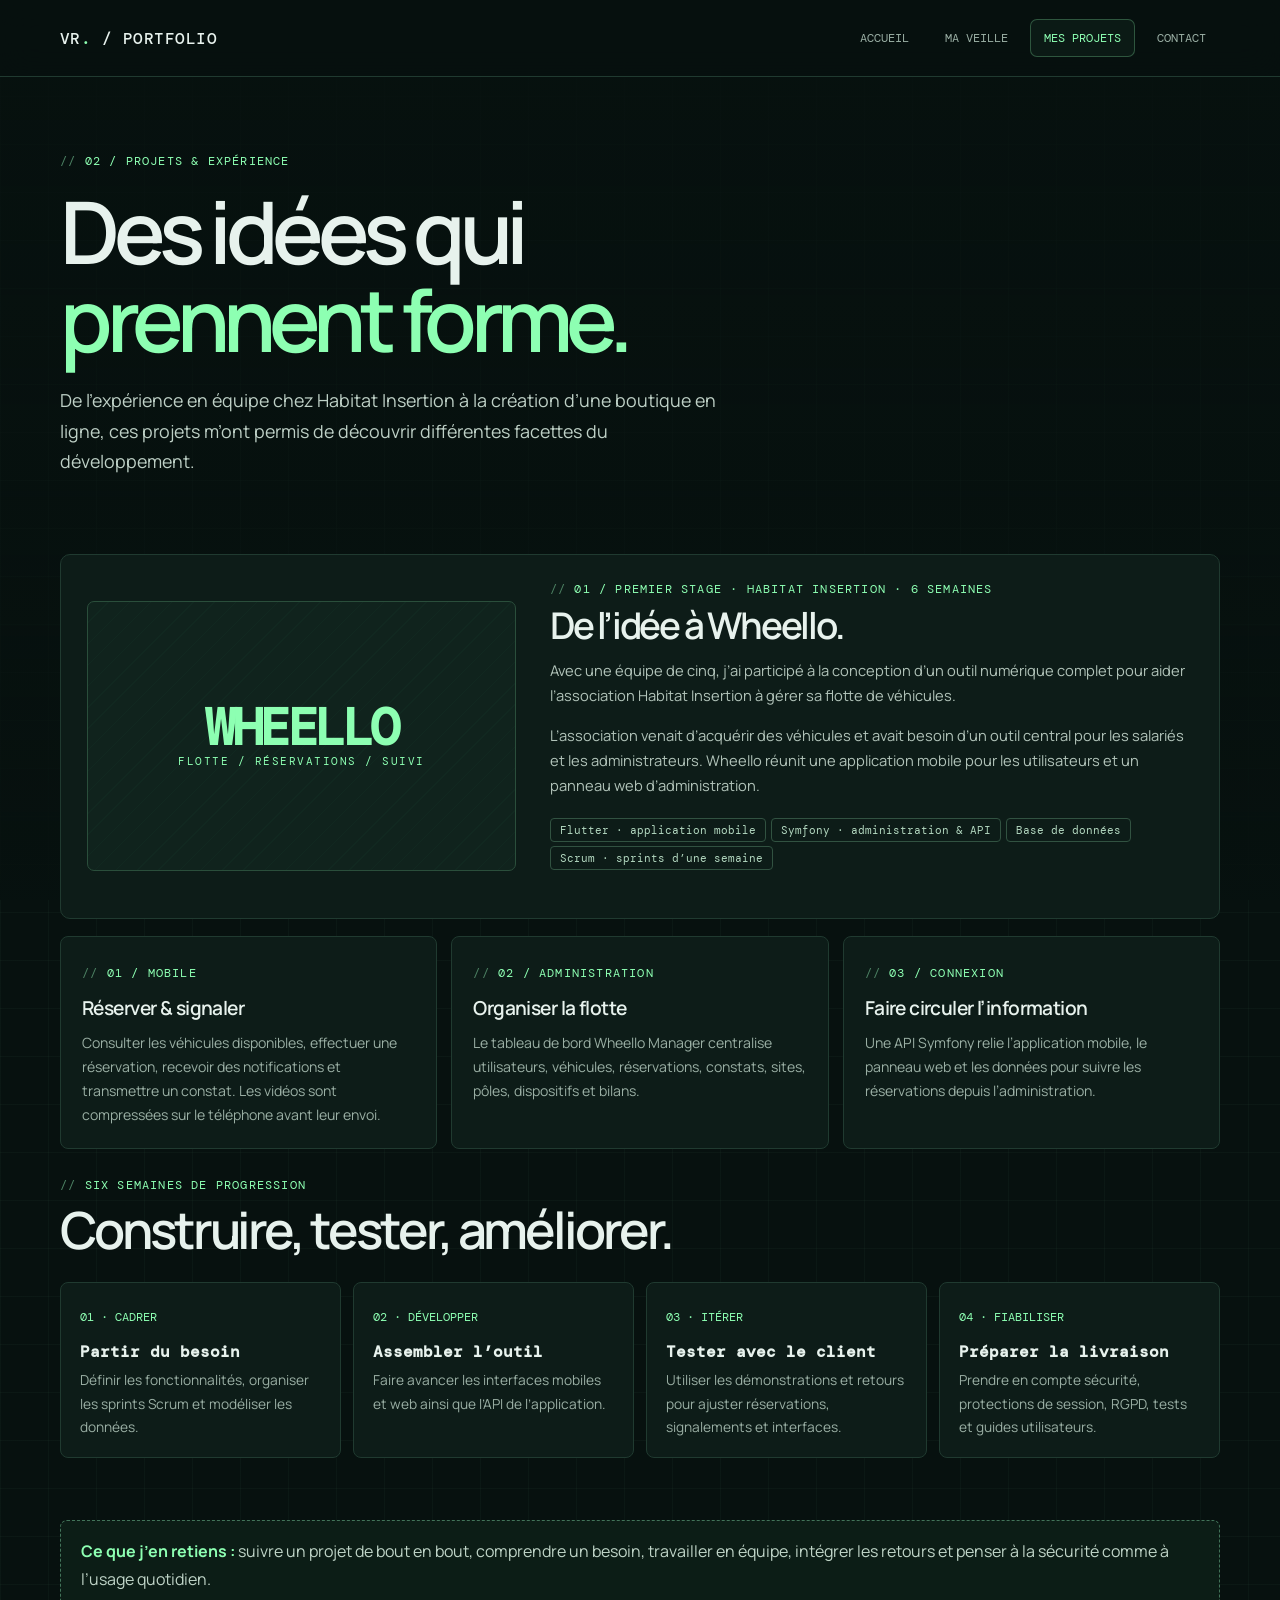
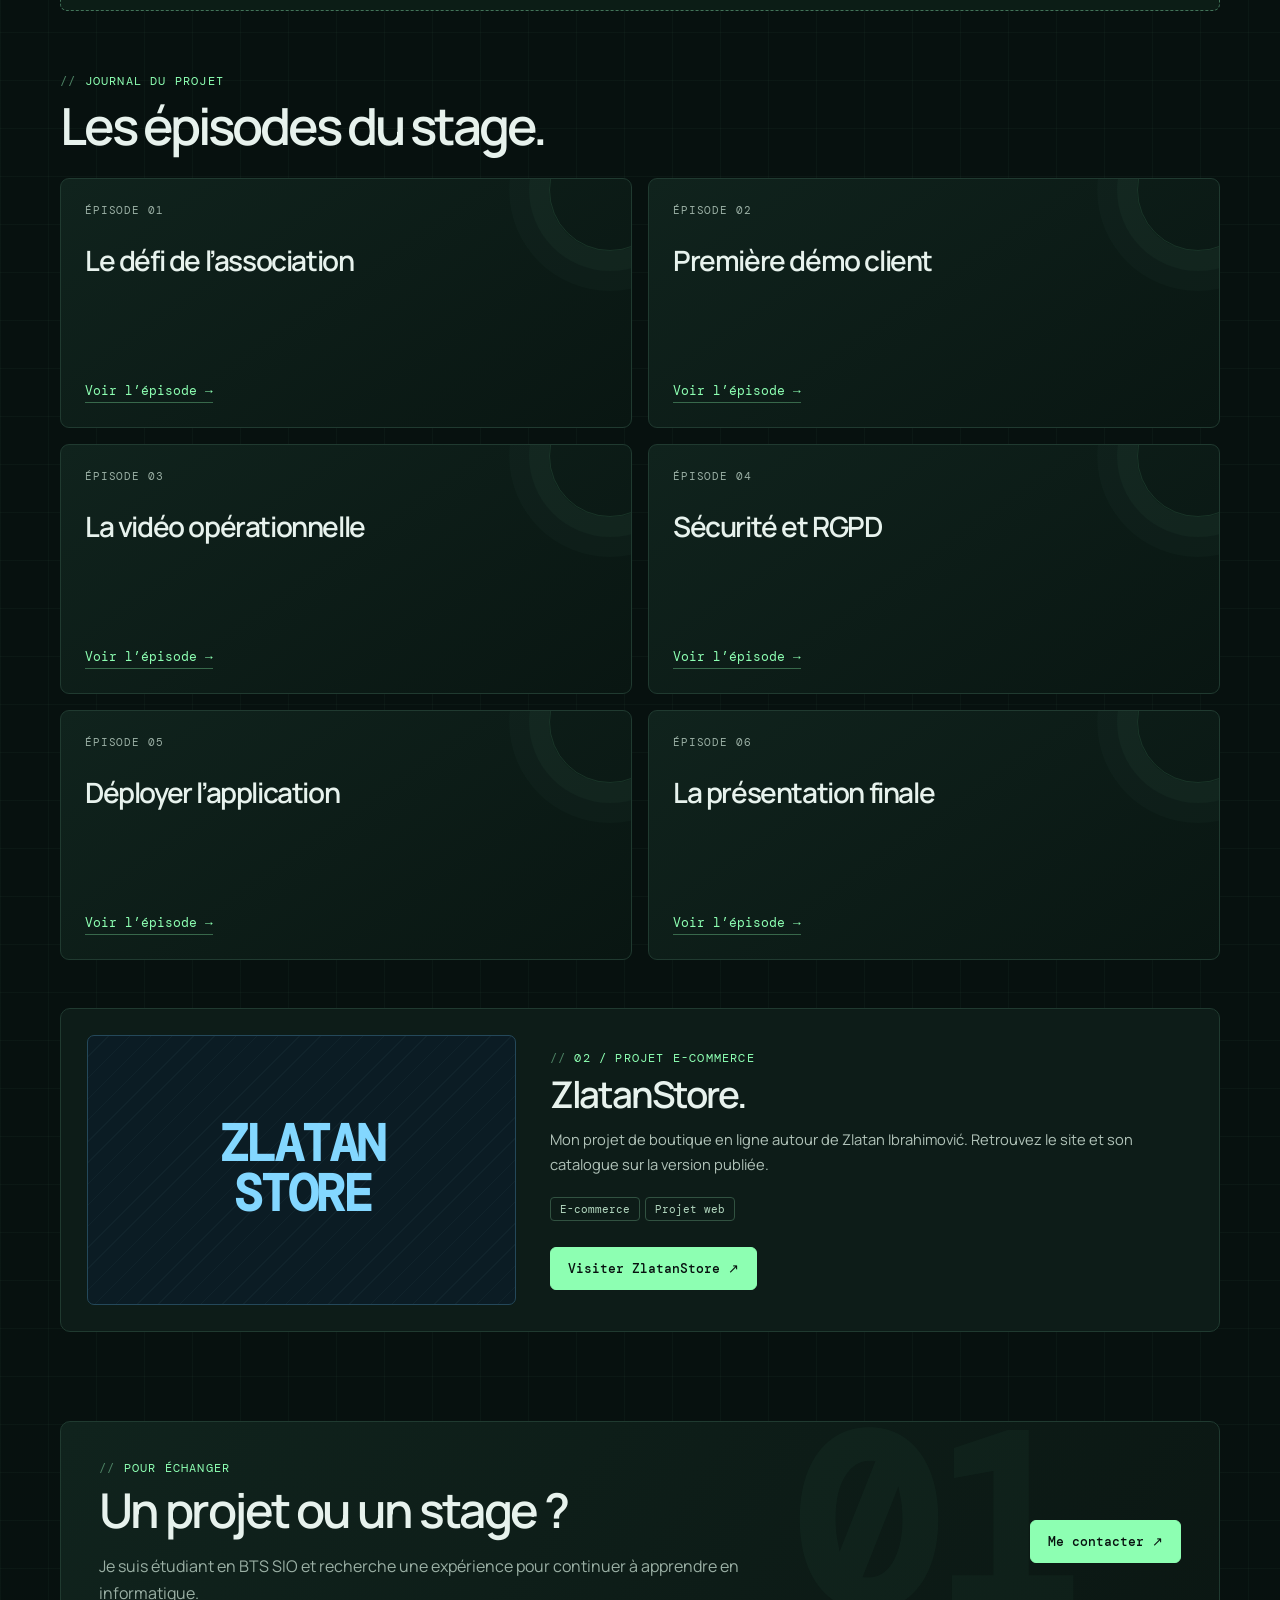
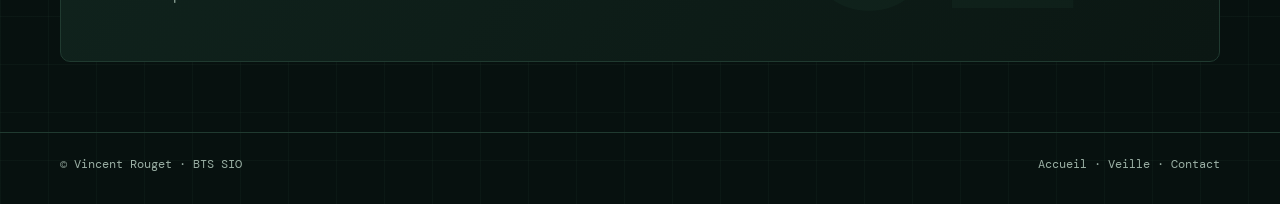
==== projets.html @ 779b7177 "Publier le portfolio de Vincent Rouget" ====
<!doctype html>
<html lang="fr"><head><meta charset="utf-8"><meta name="viewport" content="width=device-width,initial-scale=1"><meta name="description" content="Projets de Vincent Rouget : Wheello, projet de stage chez Habitat Insertion, et la boutique ZlatanStore."><title>Mes projets — Vincent Rouget</title><link rel="stylesheet" href="styles.css"></head><body>
<header class="topbar"><nav class="nav wrap" aria-label="Navigation principale"><a class="brand" href="index.html">VR<span>.</span> / PORTFOLIO</a><button class="menu-toggle" aria-expanded="false" aria-label="Ouvrir le menu">Menu</button><div class="navlinks"><a href="index.html">Accueil</a><a href="veille.html">Ma veille</a><a href="projets.html" aria-current="page">Mes projets</a><a href="index.html#contact">Contact</a></div></nav></header>
<main class="wrap"><section class="page-intro"><div class="eyebrow">02 / Projets & expérience</div><h1>Des idées qui<br><em>prennent forme.</em></h1><p class="lead">De l’expérience en équipe chez Habitat Insertion à la création d’une boutique en ligne, ces projets m’ont permis de découvrir différentes facettes du développement.</p></section>
<section class="section"><article class="project-feature" id="wheello"><div class="project-visual">WHEELLO<br><small style="font:400 .67rem 'DM Mono',monospace;letter-spacing:.14em">FLOTTE / RÉSERVATIONS / SUIVI</small></div><div><div class="eyebrow">01 / Premier stage · Habitat Insertion · 6 semaines</div><h2>De l’idée à Wheello.</h2><p>Avec une équipe de cinq, j’ai participé à la conception d’un outil numérique complet pour aider l’association Habitat Insertion à gérer sa flotte de véhicules.</p><p>L’association venait d’acquérir des véhicules et avait besoin d’un outil central pour les salariés et les administrateurs. Wheello réunit une application mobile pour les utilisateurs et un panneau web d’administration.</p><div class="project-meta"><span class="tag">Flutter · application mobile</span><span class="tag">Symfony · administration & API</span><span class="tag">Base de données</span><span class="tag">Scrum · sprints d’une semaine</span></div></div></article>
<div class="topic-list"><article class="topic"><span class="eyebrow">01 / Mobile</span><h3>Réserver & signaler</h3><p>Consulter les véhicules disponibles, effectuer une réservation, recevoir des notifications et transmettre un constat. Les vidéos sont compressées sur le téléphone avant leur envoi.</p></article><article class="topic"><span class="eyebrow">02 / Administration</span><h3>Organiser la flotte</h3><p>Le tableau de bord Wheello Manager centralise utilisateurs, véhicules, réservations, constats, sites, pôles, dispositifs et bilans.</p></article><article class="topic"><span class="eyebrow">03 / Connexion</span><h3>Faire circuler l’information</h3><p>Une API Symfony relie l’application mobile, le panneau web et les données pour suivre les réservations depuis l’administration.</p></article></div>
<div class="section-head"><div><div class="eyebrow">Six semaines de progression</div><h2>Construire, tester, améliorer.</h2></div></div><div class="steps"><article class="step"><span class="num">01 · CADRER</span><h3>Partir du besoin</h3><p>Définir les fonctionnalités, organiser les sprints Scrum et modéliser les données.</p></article><article class="step"><span class="num">02 · DÉVELOPPER</span><h3>Assembler l’outil</h3><p>Faire avancer les interfaces mobiles et web ainsi que l’API de l’application.</p></article><article class="step"><span class="num">03 · ITÉRER</span><h3>Tester avec le client</h3><p>Utiliser les démonstrations et retours pour ajuster réservations, signalements et interfaces.</p></article><article class="step"><span class="num">04 · FIABILISER</span><h3>Préparer la livraison</h3><p>Prendre en compte sécurité, protections de session, RGPD, tests et guides utilisateurs.</p></article></div>
<div class="note"><strong>Ce que j’en retiens :</strong> suivre un projet de bout en bout, comprendre un besoin, travailler en équipe, intégrer les retours et penser à la sécurité comme à l’usage quotidien.</div>
<div class="section-head"><div><div class="eyebrow">Journal du projet</div><h2>Les épisodes du stage.</h2></div></div><div class="cards"><article class="card"><span class="card-top">ÉPISODE 01</span><h3>Le défi de l’association</h3><a class="text-link" href="https://lnkd.in/p/eDRSEKGK" target="_blank" rel="noopener">Voir l’épisode →</a></article><article class="card"><span class="card-top">ÉPISODE 02</span><h3>Première démo client</h3><a class="text-link" href="https://lnkd.in/p/ewZUT9D7" target="_blank" rel="noopener">Voir l’épisode →</a></article><article class="card"><span class="card-top">ÉPISODE 03</span><h3>La vidéo opérationnelle</h3><a class="text-link" href="https://lnkd.in/p/exkw-hSn" target="_blank" rel="noopener">Voir l’épisode →</a></article><article class="card"><span class="card-top">ÉPISODE 04</span><h3>Sécurité et RGPD</h3><a class="text-link" href="https://lnkd.in/p/ecca_Nv5" target="_blank" rel="noopener">Voir l’épisode →</a></article><article class="card"><span class="card-top">ÉPISODE 05</span><h3>Déployer l’application</h3><a class="text-link" href="https://lnkd.in/p/e3jUET8t" target="_blank" rel="noopener">Voir l’épisode →</a></article><article class="card"><span class="card-top">ÉPISODE 06</span><h3>La présentation finale</h3><a class="text-link" href="https://lnkd.in/p/eJcRm-ZY" target="_blank" rel="noopener">Voir l’épisode →</a></article></div>
<article class="project-feature" style="margin-top:48px"><div class="project-visual store">ZLATAN<br>STORE</div><div><div class="eyebrow">02 / Projet e-commerce</div><h2>ZlatanStore.</h2><p>Mon projet de boutique en ligne autour de Zlatan Ibrahimović. Retrouvez le site et son catalogue sur la version publiée.</p><div class="project-meta"><span class="tag">E-commerce</span><span class="tag">Projet web</span></div><a class="button" href="https://4743.s3.nuage-peda.fr/ZlatanStore/" target="_blank" rel="noopener">Visiter ZlatanStore ↗</a></div></article></section>
<section class="band"><div><div class="eyebrow">Pour échanger</div><h2>Un projet ou un stage ?</h2><p>Je suis étudiant en BTS SIO et recherche une expérience pour continuer à apprendre en informatique.</p></div><a class="button" href="index.html#contact">Me contacter ↗</a></section></main>
<footer class="footer"><div class="wrap footer-inner"><span>© Vincent Rouget · BTS SIO</span><span><a href="index.html">Accueil</a> · <a href="veille.html">Veille</a> · <a href="mailto:virouget62@gmail.com">Contact</a></span></div></footer><script src="app.js"></script></body></html>
---- styles.css ----
@import url('https://fonts.googleapis.com/css2?family=DM+Mono:wght@400;500&family=Manrope:wght@400;500;600;700;800&display=swap');
:root{--bg:#07110f;--panel:#0d1c18;--panel-2:#10231d;--text:#e7f2ed;--muted:#9aafa4;--line:#203a30;--green:#8dffb2;--blue:#83d7ff;--mono:'DM Mono',monospace;--sans:'Manrope',Arial,sans-serif;--max:1160px}
*{box-sizing:border-box}html{scroll-behavior:smooth}body{margin:0;background:var(--bg);color:var(--text);font:16px/1.7 var(--sans);background-image:linear-gradient(#8dffb208 1px,transparent 1px),linear-gradient(90deg,#8dffb208 1px,transparent 1px);background-size:48px 48px}body:before{content:"";position:fixed;inset:0;background:linear-gradient(180deg,#07110fdd 0%,#07110f99 55%,#07110fee 100%);pointer-events:none;z-index:-1}a{color:inherit}img{display:block;max-width:100%}.wrap{width:min(var(--max),calc(100% - 44px));margin:auto}.topbar{position:sticky;top:0;z-index:10;background:#07110feF;border-bottom:1px solid var(--line);backdrop-filter:blur(16px)}.nav{min-height:76px;display:flex;align-items:center;justify-content:space-between;gap:24px}.brand{text-decoration:none;font:500 1rem var(--mono);letter-spacing:.03em}.brand span{color:var(--green)}.navlinks{display:flex;align-items:center;gap:8px}.navlinks a{font:400 .78rem var(--mono);text-transform:uppercase;text-decoration:none;color:var(--muted);padding:10px 13px;border:1px solid transparent;border-radius:7px}.navlinks a:hover,.navlinks a[aria-current=page]{color:var(--green);border-color:#8dffb244;background:#8dffb20b}.menu-toggle{display:none;border:1px solid var(--line);background:var(--panel);color:var(--green);padding:9px 13px;border-radius:7px;font:400 .8rem var(--mono)}.eyebrow,.mono{font:400 .75rem var(--mono);letter-spacing:.1em;text-transform:uppercase;color:var(--green)}.eyebrow:before{content:"// ";color:#4c8163}.hero{padding:82px 0 62px;display:grid;grid-template-columns:1.1fr .9fr;gap:54px;align-items:center}.hero h1,.page-intro h1{font:600 clamp(3.15rem,7vw,6.2rem)/1.02 var(--sans);letter-spacing:-.075em;margin:18px 0 22px}.hero h1 em,.page-intro h1 em{font-style:normal;color:var(--green)}.lead{font-size:1.12rem;color:#bed0c6;max-width:680px}.actions{display:flex;gap:12px;flex-wrap:wrap;margin-top:28px}.button{display:inline-flex;align-items:center;justify-content:center;gap:9px;padding:12px 17px;border-radius:6px;text-decoration:none;font:500 .83rem var(--mono);color:var(--bg);background:var(--green);border:1px solid var(--green);transition:.2s}.button:hover{box-shadow:0 0 24px #8dffb244;transform:translateY(-2px)}.button.light{background:transparent;color:var(--text);border-color:#345346}.button.light:hover{color:var(--green);border-color:var(--green)}.portrait-frame{position:relative;border:1px solid #356247;background:var(--panel);padding:11px;max-width:400px;justify-self:end;border-radius:14px;box-shadow:0 0 0 1px #8dffb20a,0 26px 70px #0008}.portrait-frame:before{content:"PORTRAIT.JPG";position:absolute;top:-14px;left:18px;background:var(--bg);padding:2px 9px;color:var(--green);font:400 .65rem var(--mono);letter-spacing:.12em}.portrait-frame img{width:100%;aspect-ratio:4/5;object-fit:cover;border-radius:7px;object-position:center 34%;filter:saturate(.82)}.portrait-note{position:absolute;right:-22px;bottom:22px;background:var(--panel-2);padding:10px 13px;border:1px solid #345346;border-radius:5px;color:var(--green);font:.7rem var(--mono)}.quickfacts{display:grid;grid-template-columns:repeat(3,1fr);border:1px solid var(--line);background:#0b1915;margin:4px 0 70px;border-radius:9px}.quickfacts div{padding:18px 22px}.quickfacts div+div{border-left:1px solid var(--line)}.quickfacts b{display:block;font:500 .95rem var(--mono);color:var(--green);margin-bottom:4px}.quickfacts span{font-size:.83rem;color:var(--muted)}.section{padding:24px 0 72px}.section-head{display:flex;justify-content:space-between;align-items:end;gap:20px;margin-bottom:25px}.section-head h2{font:600 clamp(1.9rem,4vw,3.3rem)/1.1 var(--sans);letter-spacing:-.06em;margin:8px 0 0}.text-link{font:400 .8rem var(--mono);color:var(--green);text-decoration:none;border-bottom:1px solid #8dffb255;padding-bottom:3px}.text-link:hover{border-color:var(--green)}.cards{display:grid;grid-template-columns:repeat(2,1fr);gap:16px}.card{background:linear-gradient(145deg,#10231d,#091612);border:1px solid var(--line);border-radius:9px;padding:24px;min-height:250px;display:flex;flex-direction:column;position:relative;overflow:hidden}.card:after{content:"";position:absolute;right:-40px;top:-50px;width:120px;height:120px;border:1px solid #8dffb21c;border-radius:50%;box-shadow:0 0 0 20px #8dffb208,0 0 0 40px #8dffb205}.card-top{display:flex;justify-content:space-between;gap:10px;color:var(--muted);font:.68rem var(--mono);text-transform:uppercase;letter-spacing:.08em}.card h3{font:600 1.75rem var(--sans);margin:24px 0 8px;letter-spacing:-.05em}.card p{color:#afc1b7;margin:0 0 17px;font-size:.94rem}.card .text-link{margin-top:auto;align-self:flex-start}.tag{display:inline-flex;border:1px solid #315241;color:#b3d8c0;padding:4px 9px;border-radius:4px;font:400 .67rem var(--mono);margin:4px 5px 0 0}.band{background:linear-gradient(125deg,#10231d,#0b1713);border:1px solid var(--line);padding:38px;border-radius:10px;display:grid;grid-template-columns:1fr auto;gap:30px;align-items:center;margin-bottom:70px;position:relative;overflow:hidden}.band:after{content:"01";position:absolute;right:12%;top:-52px;color:#8dffb208;font:700 15rem var(--mono);pointer-events:none}.band p{color:var(--muted);max-width:650px;position:relative}.band h2{font:600 clamp(1.8rem,4vw,3rem)/1.1 var(--sans);letter-spacing:-.055em;margin:8px 0;position:relative}.band .button{white-space:nowrap;z-index:1}.page-intro{padding:76px 0 35px;max-width:900px}.page-intro h1{font-size:clamp(3rem,7vw,5.4rem)}.page-intro .lead{margin-top:22px}.steps{display:grid;grid-template-columns:repeat(4,1fr);gap:12px;margin:24px 0 62px}.step{background:var(--panel);border:1px solid var(--line);border-radius:8px;padding:19px}.step .num{font:400 .75rem var(--mono);color:var(--green)}.step h3{font:600 1rem var(--mono);margin:12px 0 6px}.step p{font-size:.86rem;color:var(--muted);margin:0}.topic-list{display:grid;grid-template-columns:repeat(3,1fr);gap:14px;margin-bottom:28px}.topic{padding:21px;border:1px solid var(--line);border-radius:8px;background:var(--panel)}.topic h3{font:600 1.2rem var(--sans);letter-spacing:-.03em;margin:10px 0}.topic p{font-size:.88rem;color:var(--muted);margin:0}.note{padding:17px 20px;border:1px dashed #427359;background:#0c1d16;color:#bfd4c7;margin:26px 0 62px;border-radius:7px}.note strong{color:var(--green)}.project-feature{display:grid;grid-template-columns:.8fr 1.2fr;gap:34px;background:var(--panel);border:1px solid var(--line);border-radius:10px;padding:26px;margin:0 0 17px;align-items:center}.project-visual{min-height:270px;border-radius:7px;background:repeating-linear-gradient(135deg,#10231d 0 14px,#112820 14px 15px);border:1px solid #2a4e3b;color:var(--green);display:flex;flex-direction:column;align-items:center;justify-content:center;text-align:center;padding:22px;font:600 clamp(2rem,4vw,3.1rem)/1 var(--mono);letter-spacing:-.05em}.project-visual.store{color:var(--blue);background:repeating-linear-gradient(135deg,#0b1c24 0 14px,#10232b 14px 15px);border-color:#24485a}.project-feature h2{font:600 2.3rem/1 var(--sans);letter-spacing:-.06em;margin:10px 0 14px}.project-feature p{color:#b1c3b9;font-size:.92rem}.project-meta{display:flex;flex-wrap:wrap;margin:16px 0 22px}.project-feature .button{margin-top:4px}.contact-grid{display:grid;grid-template-columns:1fr 1fr;gap:14px;margin-top:24px}.contact-card{background:var(--panel);border:1px solid var(--line);padding:18px;border-radius:7px}.contact-card .mono{font-size:.68rem}.contact-card a,.contact-card address{display:block;margin-top:5px;text-decoration:none;font-size:.94rem;color:var(--text);font-style:normal}.contact-card a:hover{color:var(--green)}.footer{border-top:1px solid var(--line);padding:23px 0 32px;color:var(--muted);font:400 .75rem var(--mono)}.footer-inner{display:flex;justify-content:space-between;gap:20px;flex-wrap:wrap}.footer a{text-decoration:none;color:var(--muted)}.footer a:hover{color:var(--green)}.article-list{display:grid;gap:15px;margin:12px 0 60px}.article-card{display:grid;grid-template-columns:100px 1fr auto;gap:20px;align-items:center;padding:20px;background:var(--panel);border:1px solid var(--line);border-radius:8px}.article-index{font:500 2rem var(--mono);color:#51755f}.article-card h3{font:600 1.12rem var(--sans);margin:0 0 5px}.article-card p{font-size:.88rem;color:var(--muted);margin:0}.article-card a{font:.75rem var(--mono);color:var(--green);text-decoration:none;white-space:nowrap}.article-card a:hover{text-decoration:underline}.terminal-label{font:400 .68rem var(--mono);text-transform:uppercase;letter-spacing:.1em;color:var(--blue)}.reveal{animation:rise .6s both}@keyframes rise{from{opacity:0;transform:translateY(10px)}to{opacity:1;transform:translateY(0)}}@media(max-width:760px){body{background-size:32px 32px}.wrap{width:min(100% - 30px,600px)}.nav{min-height:67px;flex-wrap:wrap}.menu-toggle{display:block}.navlinks{display:none;width:100%;padding:0 0 13px;flex-direction:column;align-items:stretch}.navlinks.open{display:flex}.navlinks a{padding:11px 12px}.hero{padding:48px 0 46px;grid-template-columns:1fr;gap:32px}.hero h1{font-size:clamp(3.1rem,15vw,5rem)}.portrait-frame{justify-self:center;width:min(83%,360px);margin-right:10px}.quickfacts{grid-template-columns:1fr;margin-bottom:46px}.quickfacts div{padding:14px 17px}.quickfacts div+div{border-left:0;border-top:1px solid var(--line)}.section{padding-bottom:50px}.section-head{align-items:flex-start;flex-direction:column}.cards,.topic-list,.steps{grid-template-columns:1fr}.step{padding:17px}.band{padding:25px;grid-template-columns:1fr;margin-bottom:50px}.project-feature{grid-template-columns:1fr;padding:18px;gap:22px}.project-visual{min-height:190px}.project-feature h2{font-size:2rem}.contact-grid{grid-template-columns:1fr}.article-card{grid-template-columns:55px 1fr;gap:14px}.article-index{font-size:1.4rem}.article-card a{grid-column:2}.page-intro{padding:52px 0 28px}}
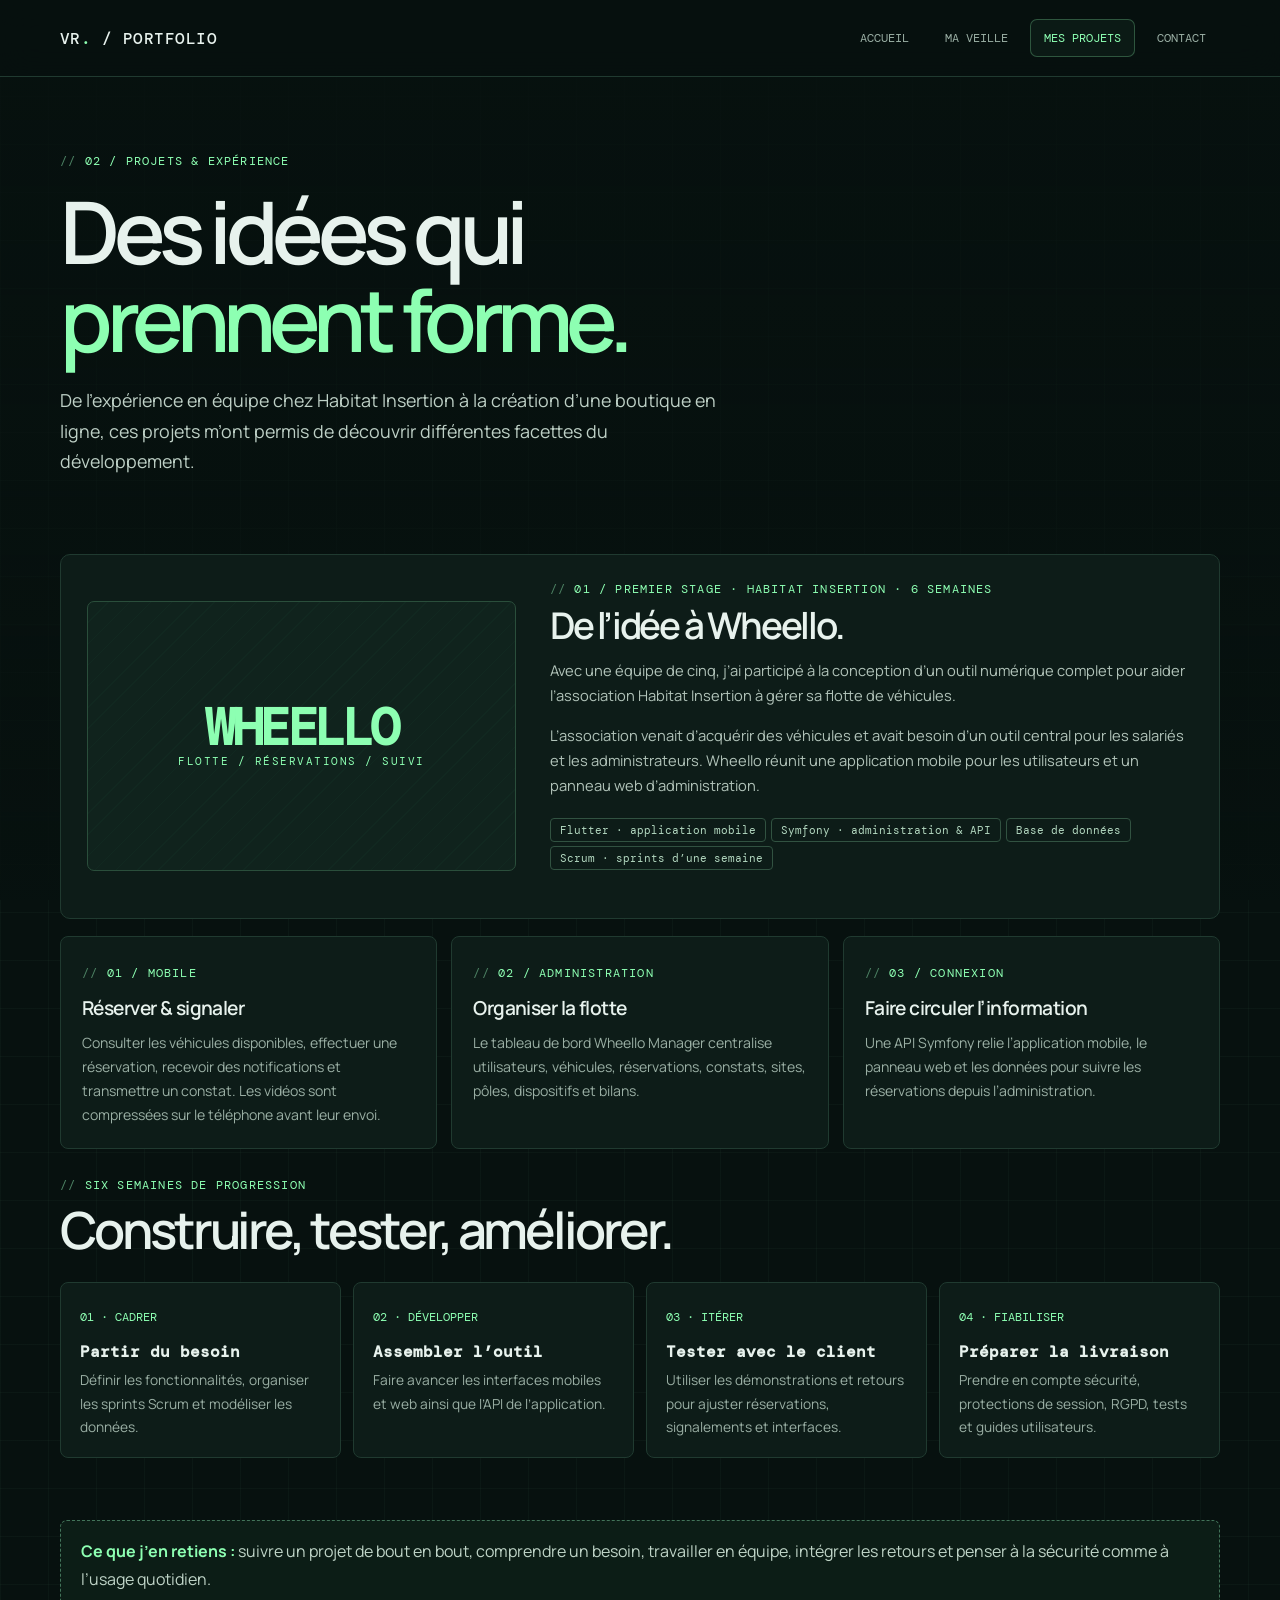
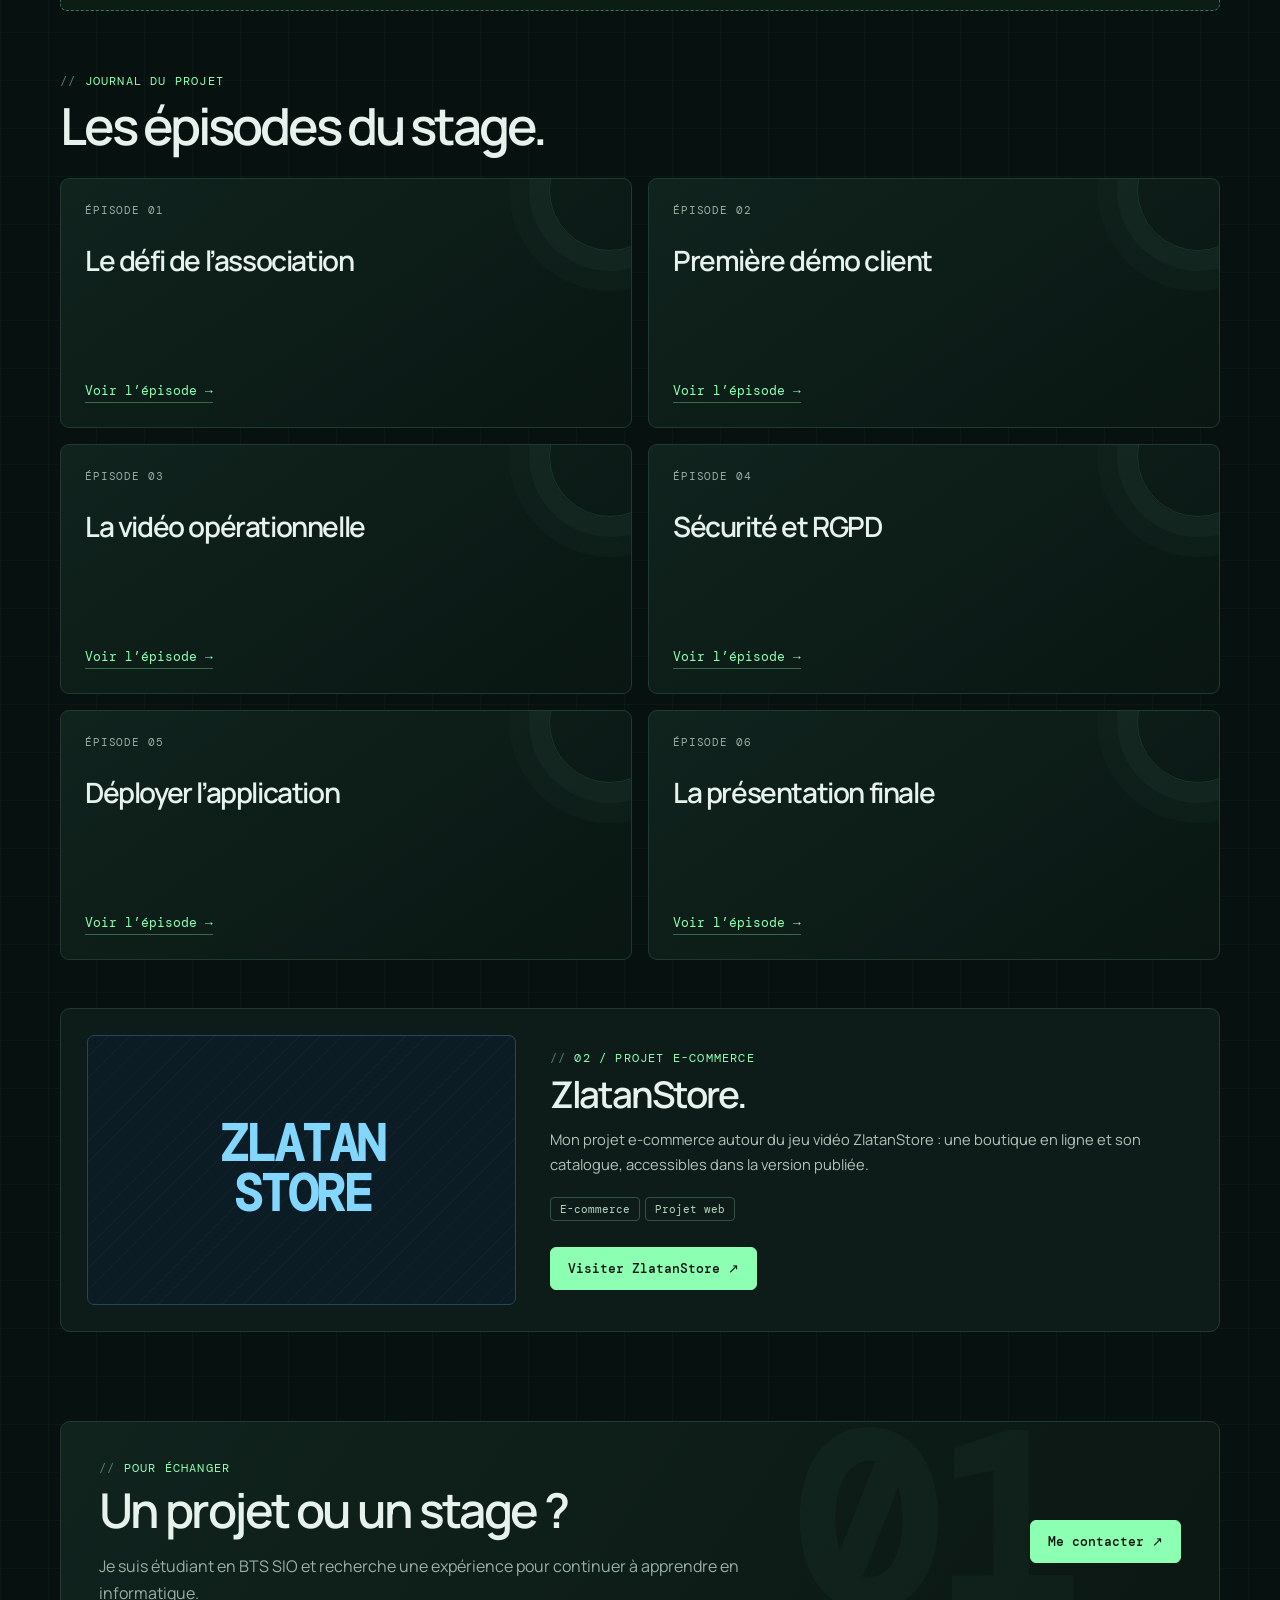
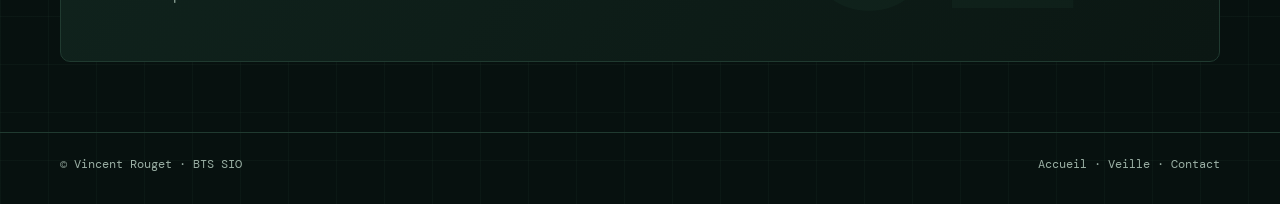
==== commit 9159dc4c: "Corriger la description de ZlatanStore" ====
--- a/projets.html
+++ b/projets.html
@@ -7,7 +7,7 @@
 <div class="section-head"><div><div class="eyebrow">Six semaines de progression</div><h2>Construire, tester, améliorer.</h2></div></div><div class="steps"><article class="step"><span class="num">01 · CADRER</span><h3>Partir du besoin</h3><p>Définir les fonctionnalités, organiser les sprints Scrum et modéliser les données.</p></article><article class="step"><span class="num">02 · DÉVELOPPER</span><h3>Assembler l’outil</h3><p>Faire avancer les interfaces mobiles et web ainsi que l’API de l’application.</p></article><article class="step"><span class="num">03 · ITÉRER</span><h3>Tester avec le client</h3><p>Utiliser les démonstrations et retours pour ajuster réservations, signalements et interfaces.</p></article><article class="step"><span class="num">04 · FIABILISER</span><h3>Préparer la livraison</h3><p>Prendre en compte sécurité, protections de session, RGPD, tests et guides utilisateurs.</p></article></div>
 <div class="note"><strong>Ce que j’en retiens :</strong> suivre un projet de bout en bout, comprendre un besoin, travailler en équipe, intégrer les retours et penser à la sécurité comme à l’usage quotidien.</div>
 <div class="section-head"><div><div class="eyebrow">Journal du projet</div><h2>Les épisodes du stage.</h2></div></div><div class="cards"><article class="card"><span class="card-top">ÉPISODE 01</span><h3>Le défi de l’association</h3><a class="text-link" href="https://lnkd.in/p/eDRSEKGK" target="_blank" rel="noopener">Voir l’épisode →</a></article><article class="card"><span class="card-top">ÉPISODE 02</span><h3>Première démo client</h3><a class="text-link" href="https://lnkd.in/p/ewZUT9D7" target="_blank" rel="noopener">Voir l’épisode →</a></article><article class="card"><span class="card-top">ÉPISODE 03</span><h3>La vidéo opérationnelle</h3><a class="text-link" href="https://lnkd.in/p/exkw-hSn" target="_blank" rel="noopener">Voir l’épisode →</a></article><article class="card"><span class="card-top">ÉPISODE 04</span><h3>Sécurité et RGPD</h3><a class="text-link" href="https://lnkd.in/p/ecca_Nv5" target="_blank" rel="noopener">Voir l’épisode →</a></article><article class="card"><span class="card-top">ÉPISODE 05</span><h3>Déployer l’application</h3><a class="text-link" href="https://lnkd.in/p/e3jUET8t" target="_blank" rel="noopener">Voir l’épisode →</a></article><article class="card"><span class="card-top">ÉPISODE 06</span><h3>La présentation finale</h3><a class="text-link" href="https://lnkd.in/p/eJcRm-ZY" target="_blank" rel="noopener">Voir l’épisode →</a></article></div>
-<article class="project-feature" style="margin-top:48px"><div class="project-visual store">ZLATAN<br>STORE</div><div><div class="eyebrow">02 / Projet e-commerce</div><h2>ZlatanStore.</h2><p>Mon projet de boutique en ligne autour de Zlatan Ibrahimović. Retrouvez le site et son catalogue sur la version publiée.</p><div class="project-meta"><span class="tag">E-commerce</span><span class="tag">Projet web</span></div><a class="button" href="https://4743.s3.nuage-peda.fr/ZlatanStore/" target="_blank" rel="noopener">Visiter ZlatanStore ↗</a></div></article></section>
+<article class="project-feature" style="margin-top:48px"><div class="project-visual store">ZLATAN<br>STORE</div><div><div class="eyebrow">02 / Projet e-commerce</div><h2>ZlatanStore.</h2><p>Mon projet e-commerce autour du jeu vidéo ZlatanStore : une boutique en ligne et son catalogue, accessibles dans la version publiée.</p><div class="project-meta"><span class="tag">E-commerce</span><span class="tag">Projet web</span></div><a class="button" href="https://4743.s3.nuage-peda.fr/ZlatanStore/" target="_blank" rel="noopener">Visiter ZlatanStore ↗</a></div></article></section>
 <section class="band"><div><div class="eyebrow">Pour échanger</div><h2>Un projet ou un stage ?</h2><p>Je suis étudiant en BTS SIO et recherche une expérience pour continuer à apprendre en informatique.</p></div><a class="button" href="index.html#contact">Me contacter ↗</a></section></main>
 <footer class="footer"><div class="wrap footer-inner"><span>© Vincent Rouget · BTS SIO</span><span><a href="index.html">Accueil</a> · <a href="veille.html">Veille</a> · <a href="mailto:virouget62@gmail.com">Contact</a></span></div></footer><script src="app.js"></script></body></html>
 
--- a/styles.css
+++ b/styles.css
@@ -1,3 +1,4 @@
 @import url('https://fonts.googleapis.com/css2?family=DM+Mono:wght@400;500&family=Manrope:wght@400;500;600;700;800&display=swap');
 :root{--bg:#07110f;--panel:#0d1c18;--panel-2:#10231d;--text:#e7f2ed;--muted:#9aafa4;--line:#203a30;--green:#8dffb2;--blue:#83d7ff;--mono:'DM Mono',monospace;--sans:'Manrope',Arial,sans-serif;--max:1160px}
-*{box-sizing:border-box}html{scroll-behavior:smooth}body{margin:0;background:var(--bg);color:var(--text);font:16px/1.7 var(--sans);background-image:linear-gradient(#8dffb208 1px,transparent 1px),linear-gradient(90deg,#8dffb208 1px,transparent 1px);background-size:48px 48px}body:before{content:"";position:fixed;inset:0;background:linear-gradient(180deg,#07110fdd 0%,#07110f99 55%,#07110fee 100%);pointer-events:none;z-index:-1}a{color:inherit}img{display:block;max-width:100%}.wrap{width:min(var(--max),calc(100% - 44px));margin:auto}.topbar{position:sticky;top:0;z-index:10;background:#07110feF;border-bottom:1px solid var(--line);backdrop-filter:blur(16px)}.nav{min-height:76px;display:flex;align-items:center;justify-content:space-between;gap:24px}.brand{text-decoration:none;font:500 1rem var(--mono);letter-spacing:.03em}.brand span{color:var(--green)}.navlinks{display:flex;align-items:center;gap:8px}.navlinks a{font:400 .78rem var(--mono);text-transform:uppercase;text-decoration:none;color:var(--muted);padding:10px 13px;border:1px solid transparent;border-radius:7px}.navlinks a:hover,.navlinks a[aria-current=page]{color:var(--green);border-color:#8dffb244;background:#8dffb20b}.menu-toggle{display:none;border:1px solid var(--line);background:var(--panel);color:var(--green);padding:9px 13px;border-radius:7px;font:400 .8rem var(--mono)}.eyebrow,.mono{font:400 .75rem var(--mono);letter-spacing:.1em;text-transform:uppercase;color:var(--green)}.eyebrow:before{content:"// ";color:#4c8163}.hero{padding:82px 0 62px;display:grid;grid-template-columns:1.1fr .9fr;gap:54px;align-items:center}.hero h1,.page-intro h1{font:600 clamp(3.15rem,7vw,6.2rem)/1.02 var(--sans);letter-spacing:-.075em;margin:18px 0 22px}.hero h1 em,.page-intro h1 em{font-style:normal;color:var(--green)}.lead{font-size:1.12rem;color:#bed0c6;max-width:680px}.actions{display:flex;gap:12px;flex-wrap:wrap;margin-top:28px}.button{display:inline-flex;align-items:center;justify-content:center;gap:9px;padding:12px 17px;border-radius:6px;text-decoration:none;font:500 .83rem var(--mono);color:var(--bg);background:var(--green);border:1px solid var(--green);transition:.2s}.button:hover{box-shadow:0 0 24px #8dffb244;transform:translateY(-2px)}.button.light{background:transparent;color:var(--text);border-color:#345346}.button.light:hover{color:var(--green);border-color:var(--green)}.portrait-frame{position:relative;border:1px solid #356247;background:var(--panel);padding:11px;max-width:400px;justify-self:end;border-radius:14px;box-shadow:0 0 0 1px #8dffb20a,0 26px 70px #0008}.portrait-frame:before{content:"PORTRAIT.JPG";position:absolute;top:-14px;left:18px;background:var(--bg);padding:2px 9px;color:var(--green);font:400 .65rem var(--mono);letter-spacing:.12em}.portrait-frame img{width:100%;aspect-ratio:4/5;object-fit:cover;border-radius:7px;object-position:center 34%;filter:saturate(.82)}.portrait-note{position:absolute;right:-22px;bottom:22px;background:var(--panel-2);padding:10px 13px;border:1px solid #345346;border-radius:5px;color:var(--green);font:.7rem var(--mono)}.quickfacts{display:grid;grid-template-columns:repeat(3,1fr);border:1px solid var(--line);background:#0b1915;margin:4px 0 70px;border-radius:9px}.quickfacts div{padding:18px 22px}.quickfacts div+div{border-left:1px solid var(--line)}.quickfacts b{display:block;font:500 .95rem var(--mono);color:var(--green);margin-bottom:4px}.quickfacts span{font-size:.83rem;color:var(--muted)}.section{padding:24px 0 72px}.section-head{display:flex;justify-content:space-between;align-items:end;gap:20px;margin-bottom:25px}.section-head h2{font:600 clamp(1.9rem,4vw,3.3rem)/1.1 var(--sans);letter-spacing:-.06em;margin:8px 0 0}.text-link{font:400 .8rem var(--mono);color:var(--green);text-decoration:none;border-bottom:1px solid #8dffb255;padding-bottom:3px}.text-link:hover{border-color:var(--green)}.cards{display:grid;grid-template-columns:repeat(2,1fr);gap:16px}.card{background:linear-gradient(145deg,#10231d,#091612);border:1px solid var(--line);border-radius:9px;padding:24px;min-height:250px;display:flex;flex-direction:column;position:relative;overflow:hidden}.card:after{content:"";position:absolute;right:-40px;top:-50px;width:120px;height:120px;border:1px solid #8dffb21c;border-radius:50%;box-shadow:0 0 0 20px #8dffb208,0 0 0 40px #8dffb205}.card-top{display:flex;justify-content:space-between;gap:10px;color:var(--muted);font:.68rem var(--mono);text-transform:uppercase;letter-spacing:.08em}.card h3{font:600 1.75rem var(--sans);margin:24px 0 8px;letter-spacing:-.05em}.card p{color:#afc1b7;margin:0 0 17px;font-size:.94rem}.card .text-link{margin-top:auto;align-self:flex-start}.tag{display:inline-flex;border:1px solid #315241;color:#b3d8c0;padding:4px 9px;border-radius:4px;font:400 .67rem var(--mono);margin:4px 5px 0 0}.band{background:linear-gradient(125deg,#10231d,#0b1713);border:1px solid var(--line);padding:38px;border-radius:10px;display:grid;grid-template-columns:1fr auto;gap:30px;align-items:center;margin-bottom:70px;position:relative;overflow:hidden}.band:after{content:"01";position:absolute;right:12%;top:-52px;color:#8dffb208;font:700 15rem var(--mono);pointer-events:none}.band p{color:var(--muted);max-width:650px;position:relative}.band h2{font:600 clamp(1.8rem,4vw,3rem)/1.1 var(--sans);letter-spacing:-.055em;margin:8px 0;position:relative}.band .button{white-space:nowrap;z-index:1}.page-intro{padding:76px 0 35px;max-width:900px}.page-intro h1{font-size:clamp(3rem,7vw,5.4rem)}.page-intro .lead{margin-top:22px}.steps{display:grid;grid-template-columns:repeat(4,1fr);gap:12px;margin:24px 0 62px}.step{background:var(--panel);border:1px solid var(--line);border-radius:8px;padding:19px}.step .num{font:400 .75rem var(--mono);color:var(--green)}.step h3{font:600 1rem var(--mono);margin:12px 0 6px}.step p{font-size:.86rem;color:var(--muted);margin:0}.topic-list{display:grid;grid-template-columns:repeat(3,1fr);gap:14px;margin-bottom:28px}.topic{padding:21px;border:1px solid var(--line);border-radius:8px;background:var(--panel)}.topic h3{font:600 1.2rem var(--sans);letter-spacing:-.03em;margin:10px 0}.topic p{font-size:.88rem;color:var(--muted);margin:0}.note{padding:17px 20px;border:1px dashed #427359;background:#0c1d16;color:#bfd4c7;margin:26px 0 62px;border-radius:7px}.note strong{color:var(--green)}.project-feature{display:grid;grid-template-columns:.8fr 1.2fr;gap:34px;background:var(--panel);border:1px solid var(--line);border-radius:10px;padding:26px;margin:0 0 17px;align-items:center}.project-visual{min-height:270px;border-radius:7px;background:repeating-linear-gradient(135deg,#10231d 0 14px,#112820 14px 15px);border:1px solid #2a4e3b;color:var(--green);display:flex;flex-direction:column;align-items:center;justify-content:center;text-align:center;padding:22px;font:600 clamp(2rem,4vw,3.1rem)/1 var(--mono);letter-spacing:-.05em}.project-visual.store{color:var(--blue);background:repeating-linear-gradient(135deg,#0b1c24 0 14px,#10232b 14px 15px);border-color:#24485a}.project-feature h2{font:600 2.3rem/1 var(--sans);letter-spacing:-.06em;margin:10px 0 14px}.project-feature p{color:#b1c3b9;font-size:.92rem}.project-meta{display:flex;flex-wrap:wrap;margin:16px 0 22px}.project-feature .button{margin-top:4px}.contact-grid{display:grid;grid-template-columns:1fr 1fr;gap:14px;margin-top:24px}.contact-card{background:var(--panel);border:1px solid var(--line);padding:18px;border-radius:7px}.contact-card .mono{font-size:.68rem}.contact-card a,.contact-card address{display:block;margin-top:5px;text-decoration:none;font-size:.94rem;color:var(--text);font-style:normal}.contact-card a:hover{color:var(--green)}.footer{border-top:1px solid var(--line);padding:23px 0 32px;color:var(--muted);font:400 .75rem var(--mono)}.footer-inner{display:flex;justify-content:space-between;gap:20px;flex-wrap:wrap}.footer a{text-decoration:none;color:var(--muted)}.footer a:hover{color:var(--green)}.article-list{display:grid;gap:15px;margin:12px 0 60px}.article-card{display:grid;grid-template-columns:100px 1fr auto;gap:20px;align-items:center;padding:20px;background:var(--panel);border:1px solid var(--line);border-radius:8px}.article-index{font:500 2rem var(--mono);color:#51755f}.article-card h3{font:600 1.12rem var(--sans);margin:0 0 5px}.article-card p{font-size:.88rem;color:var(--muted);margin:0}.article-card a{font:.75rem var(--mono);color:var(--green);text-decoration:none;white-space:nowrap}.article-card a:hover{text-decoration:underline}.terminal-label{font:400 .68rem var(--mono);text-transform:uppercase;letter-spacing:.1em;color:var(--blue)}.reveal{animation:rise .6s both}@keyframes rise{from{opacity:0;transform:translateY(10px)}to{opacity:1;transform:translateY(0)}}@media(max-width:760px){body{background-size:32px 32px}.wrap{width:min(100% - 30px,600px)}.nav{min-height:67px;flex-wrap:wrap}.menu-toggle{display:block}.navlinks{display:none;width:100%;padding:0 0 13px;flex-direction:column;align-items:stretch}.navlinks.open{display:flex}.navlinks a{padding:11px 12px}.hero{padding:48px 0 46px;grid-template-columns:1fr;gap:32px}.hero h1{font-size:clamp(3.1rem,15vw,5rem)}.portrait-frame{justify-self:center;width:min(83%,360px);margin-right:10px}.quickfacts{grid-template-columns:1fr;margin-bottom:46px}.quickfacts div{padding:14px 17px}.quickfacts div+div{border-left:0;border-top:1px solid var(--line)}.section{padding-bottom:50px}.section-head{align-items:flex-start;flex-direction:column}.cards,.topic-list,.steps{grid-template-columns:1fr}.step{padding:17px}.band{padding:25px;grid-template-columns:1fr;margin-bottom:50px}.project-feature{grid-template-columns:1fr;padding:18px;gap:22px}.project-visual{min-height:190px}.project-feature h2{font-size:2rem}.contact-grid{grid-template-columns:1fr}.article-card{grid-template-columns:55px 1fr;gap:14px}.article-index{font-size:1.4rem}.article-card a{grid-column:2}.page-intro{padding:52px 0 28px}}
+*{box-sizing:border-box}html{scroll-behavior:smooth}body{margin:0;background:var(--bg);color:var(--text);font:16px/1.7 var(--sans);background-image:linear-gradient(#8dffb208 1px,transparent 1px),linear-gradient(90deg,#8dffb208 1px,transparent 1px);background-size:48px 48px}body:before{content:"";position:fixed;inset:0;background:linear-gradient(180deg,#07110fdd 0%,#07110f99 55%,#07110fee 100%);pointer-events:none;z-index:-1}a{color:inherit}img{display:block;max-width:100%}.wrap{width:min(var(--max),calc(100% - 44px));margin:auto}.topbar{position:sticky;top:0;z-index:10;background:#07110feF;border-bottom:1px solid var(--line);backdrop-filter:blur(16px)}.nav{min-height:76px;display:flex;align-items:center;justify-content:space-between;gap:24px}.brand{text-decoration:none;font:500 1rem var(--mono);letter-spacing:.03em}.brand span{color:var(--green)}.navlinks{display:flex;align-items:center;gap:8px}.navlinks a{font:400 .78rem var(--mono);text-transform:uppercase;text-decoration:none;color:var(--muted);padding:10px 13px;border:1px solid transparent;border-radius:7px}.navlinks a:hover,.navlinks a[aria-current=page]{color:var(--green);border-color:#8dffb244;background:#8dffb20b}.menu-toggle{display:none;border:1px solid var(--line);background:var(--panel);color:var(--green);padding:9px 13px;border-radius:7px;font:400 .8rem var(--mono)}.eyebrow,.mono{font:400 .75rem var(--mono);letter-spacing:.1em;text-transform:uppercase;color:var(--green)}.eyebrow:before{content:"// ";color:#4c8163}.hero{padding:82px 0 62px;display:grid;grid-template-columns:1.1fr .9fr;gap:54px;align-items:center}.hero h1,.page-intro h1{font:600 clamp(3.15rem,7vw,6.2rem)/1.02 var(--sans);letter-spacing:-.075em;margin:18px 0 22px}.hero h1 em,.page-intro h1 em{font-style:normal;color:var(--green)}.lead{font-size:1.12rem;color:#bed0c6;max-width:680px}.actions{display:flex;gap:12px;flex-wrap:wrap;margin-top:28px}.button{display:inline-flex;align-items:center;justify-content:center;gap:9px;padding:12px 17px;border-radius:6px;text-decoration:none;font:500 .83rem var(--mono);color:var(--bg);background:var(--green);border:1px solid var(--green);transition:.2s}.button:hover{box-shadow:0 0 24px #8dffb244;transform:translateY(-2px)}.button.light{background:transparent;color:var(--text);border-color:#345346}.button.light:hover{color:var(--green);border-color:var(--green)}.portrait-frame{position:relative;border:1px solid #356247;background:var(--panel);padding:11px;max-width:400px;justify-self:end;border-radius:14px;box-shadow:0 0 0 1px #8dffb20a,0 26px 70px #0008}.portrait-frame img{width:100%;aspect-ratio:4/5;object-fit:cover;border-radius:7px;object-position:center 34%;filter:saturate(.82)}.portrait-note{position:absolute;right:-22px;bottom:22px;background:var(--panel-2);padding:10px 13px;border:1px solid #345346;border-radius:5px;color:var(--green);font:.7rem var(--mono)}.quickfacts{display:grid;grid-template-columns:repeat(3,1fr);border:1px solid var(--line);background:#0b1915;margin:4px 0 70px;border-radius:9px}.quickfacts div{padding:18px 22px}.quickfacts div+div{border-left:1px solid var(--line)}.quickfacts b{display:block;font:500 .95rem var(--mono);color:var(--green);margin-bottom:4px}.quickfacts span{font-size:.83rem;color:var(--muted)}.section{padding:24px 0 72px}.section-head{display:flex;justify-content:space-between;align-items:end;gap:20px;margin-bottom:25px}.section-head h2{font:600 clamp(1.9rem,4vw,3.3rem)/1.1 var(--sans);letter-spacing:-.06em;margin:8px 0 0}.text-link{font:400 .8rem var(--mono);color:var(--green);text-decoration:none;border-bottom:1px solid #8dffb255;padding-bottom:3px}.text-link:hover{border-color:var(--green)}.cards{display:grid;grid-template-columns:repeat(2,1fr);gap:16px}.card{background:linear-gradient(145deg,#10231d,#091612);border:1px solid var(--line);border-radius:9px;padding:24px;min-height:250px;display:flex;flex-direction:column;position:relative;overflow:hidden}.card:after{content:"";position:absolute;right:-40px;top:-50px;width:120px;height:120px;border:1px solid #8dffb21c;border-radius:50%;box-shadow:0 0 0 20px #8dffb208,0 0 0 40px #8dffb205}.card-top{display:flex;justify-content:space-between;gap:10px;color:var(--muted);font:.68rem var(--mono);text-transform:uppercase;letter-spacing:.08em}.card h3{font:600 1.75rem var(--sans);margin:24px 0 8px;letter-spacing:-.05em}.card p{color:#afc1b7;margin:0 0 17px;font-size:.94rem}.card .text-link{margin-top:auto;align-self:flex-start}.tag{display:inline-flex;border:1px solid #315241;color:#b3d8c0;padding:4px 9px;border-radius:4px;font:400 .67rem var(--mono);margin:4px 5px 0 0}.band{background:linear-gradient(125deg,#10231d,#0b1713);border:1px solid var(--line);padding:38px;border-radius:10px;display:grid;grid-template-columns:1fr auto;gap:30px;align-items:center;margin-bottom:70px;position:relative;overflow:hidden}.band:after{content:"01";position:absolute;right:12%;top:-52px;color:#8dffb208;font:700 15rem var(--mono);pointer-events:none}.band p{color:var(--muted);max-width:650px;position:relative}.band h2{font:600 clamp(1.8rem,4vw,3rem)/1.1 var(--sans);letter-spacing:-.055em;margin:8px 0;position:relative}.band .button{white-space:nowrap;z-index:1}.page-intro{padding:76px 0 35px;max-width:900px}.page-intro h1{font-size:clamp(3rem,7vw,5.4rem)}.page-intro .lead{margin-top:22px}.steps{display:grid;grid-template-columns:repeat(4,1fr);gap:12px;margin:24px 0 62px}.step{background:var(--panel);border:1px solid var(--line);border-radius:8px;padding:19px}.step .num{font:400 .75rem var(--mono);color:var(--green)}.step h3{font:600 1rem var(--mono);margin:12px 0 6px}.step p{font-size:.86rem;color:var(--muted);margin:0}.topic-list{display:grid;grid-template-columns:repeat(3,1fr);gap:14px;margin-bottom:28px}.topic{padding:21px;border:1px solid var(--line);border-radius:8px;background:var(--panel)}.topic h3{font:600 1.2rem var(--sans);letter-spacing:-.03em;margin:10px 0}.topic p{font-size:.88rem;color:var(--muted);margin:0}.note{padding:17px 20px;border:1px dashed #427359;background:#0c1d16;color:#bfd4c7;margin:26px 0 62px;border-radius:7px}.note strong{color:var(--green)}.project-feature{display:grid;grid-template-columns:.8fr 1.2fr;gap:34px;background:var(--panel);border:1px solid var(--line);border-radius:10px;padding:26px;margin:0 0 17px;align-items:center}.project-visual{min-height:270px;border-radius:7px;background:repeating-linear-gradient(135deg,#10231d 0 14px,#112820 14px 15px);border:1px solid #2a4e3b;color:var(--green);display:flex;flex-direction:column;align-items:center;justify-content:center;text-align:center;padding:22px;font:600 clamp(2rem,4vw,3.1rem)/1 var(--mono);letter-spacing:-.05em}.project-visual.store{color:var(--blue);background:repeating-linear-gradient(135deg,#0b1c24 0 14px,#10232b 14px 15px);border-color:#24485a}.project-feature h2{font:600 2.3rem/1 var(--sans);letter-spacing:-.06em;margin:10px 0 14px}.project-feature p{color:#b1c3b9;font-size:.92rem}.project-meta{display:flex;flex-wrap:wrap;margin:16px 0 22px}.project-feature .button{margin-top:4px}.contact-grid{display:grid;grid-template-columns:1fr 1fr;gap:14px;margin-top:24px}.contact-card{background:var(--panel);border:1px solid var(--line);padding:18px;border-radius:7px}.contact-card .mono{font-size:.68rem}.contact-card a,.contact-card address{display:block;margin-top:5px;text-decoration:none;font-size:.94rem;color:var(--text);font-style:normal}.contact-card a:hover{color:var(--green)}.footer{border-top:1px solid var(--line);padding:23px 0 32px;color:var(--muted);font:400 .75rem var(--mono)}.footer-inner{display:flex;justify-content:space-between;gap:20px;flex-wrap:wrap}.footer a{text-decoration:none;color:var(--muted)}.footer a:hover{color:var(--green)}.article-list{display:grid;gap:15px;margin:12px 0 60px}.article-card{display:grid;grid-template-columns:100px 1fr auto;gap:20px;align-items:center;padding:20px;background:var(--panel);border:1px solid var(--line);border-radius:8px}.article-index{font:500 2rem var(--mono);color:#51755f}.article-card h3{font:600 1.12rem var(--sans);margin:0 0 5px}.article-card p{font-size:.88rem;color:var(--muted);margin:0}.article-card a{font:.75rem var(--mono);color:var(--green);text-decoration:none;white-space:nowrap}.article-card a:hover{text-decoration:underline}.terminal-label{font:400 .68rem var(--mono);text-transform:uppercase;letter-spacing:.1em;color:var(--blue)}.reveal{animation:rise .6s both}@keyframes rise{from{opacity:0;transform:translateY(10px)}to{opacity:1;transform:translateY(0)}}@media(max-width:760px){body{background-size:32px 32px}.wrap{width:min(100% - 30px,600px)}.nav{min-height:67px;flex-wrap:wrap}.menu-toggle{display:block}.navlinks{display:none;width:100%;padding:0 0 13px;flex-direction:column;align-items:stretch}.navlinks.open{display:flex}.navlinks a{padding:11px 12px}.hero{padding:48px 0 46px;grid-template-columns:1fr;gap:32px}.hero h1{font-size:clamp(3.1rem,15vw,5rem)}.portrait-frame{justify-self:center;width:min(83%,360px);margin-right:10px}.quickfacts{grid-template-columns:1fr;margin-bottom:46px}.quickfacts div{padding:14px 17px}.quickfacts div+div{border-left:0;border-top:1px solid var(--line)}.section{padding-bottom:50px}.section-head{align-items:flex-start;flex-direction:column}.cards,.topic-list,.steps{grid-template-columns:1fr}.step{padding:17px}.band{padding:25px;grid-template-columns:1fr;margin-bottom:50px}.project-feature{grid-template-columns:1fr;padding:18px;gap:22px}.project-visual{min-height:190px}.project-feature h2{font-size:2rem}.contact-grid{grid-template-columns:1fr}.article-card{grid-template-columns:55px 1fr;gap:14px}.article-index{font-size:1.4rem}.article-card a{grid-column:2}.page-intro{padding:52px 0 28px}}
+
